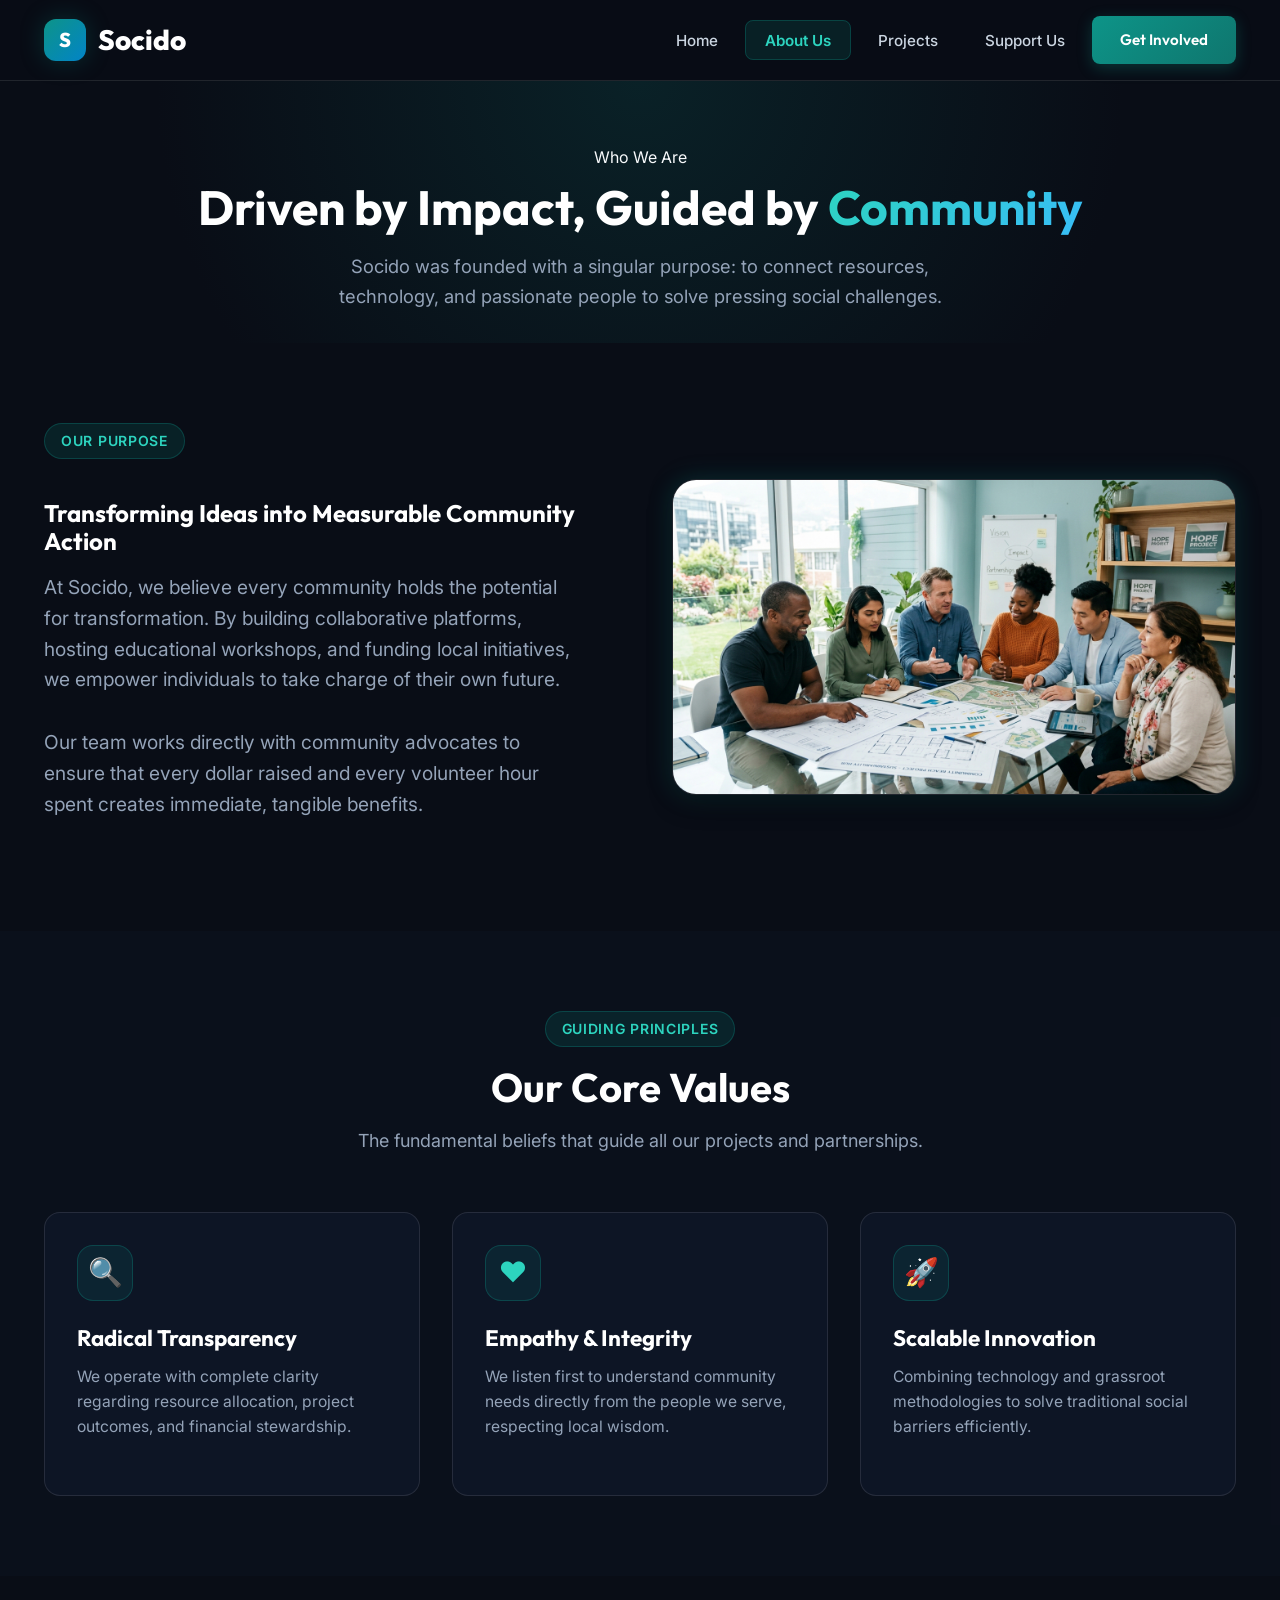
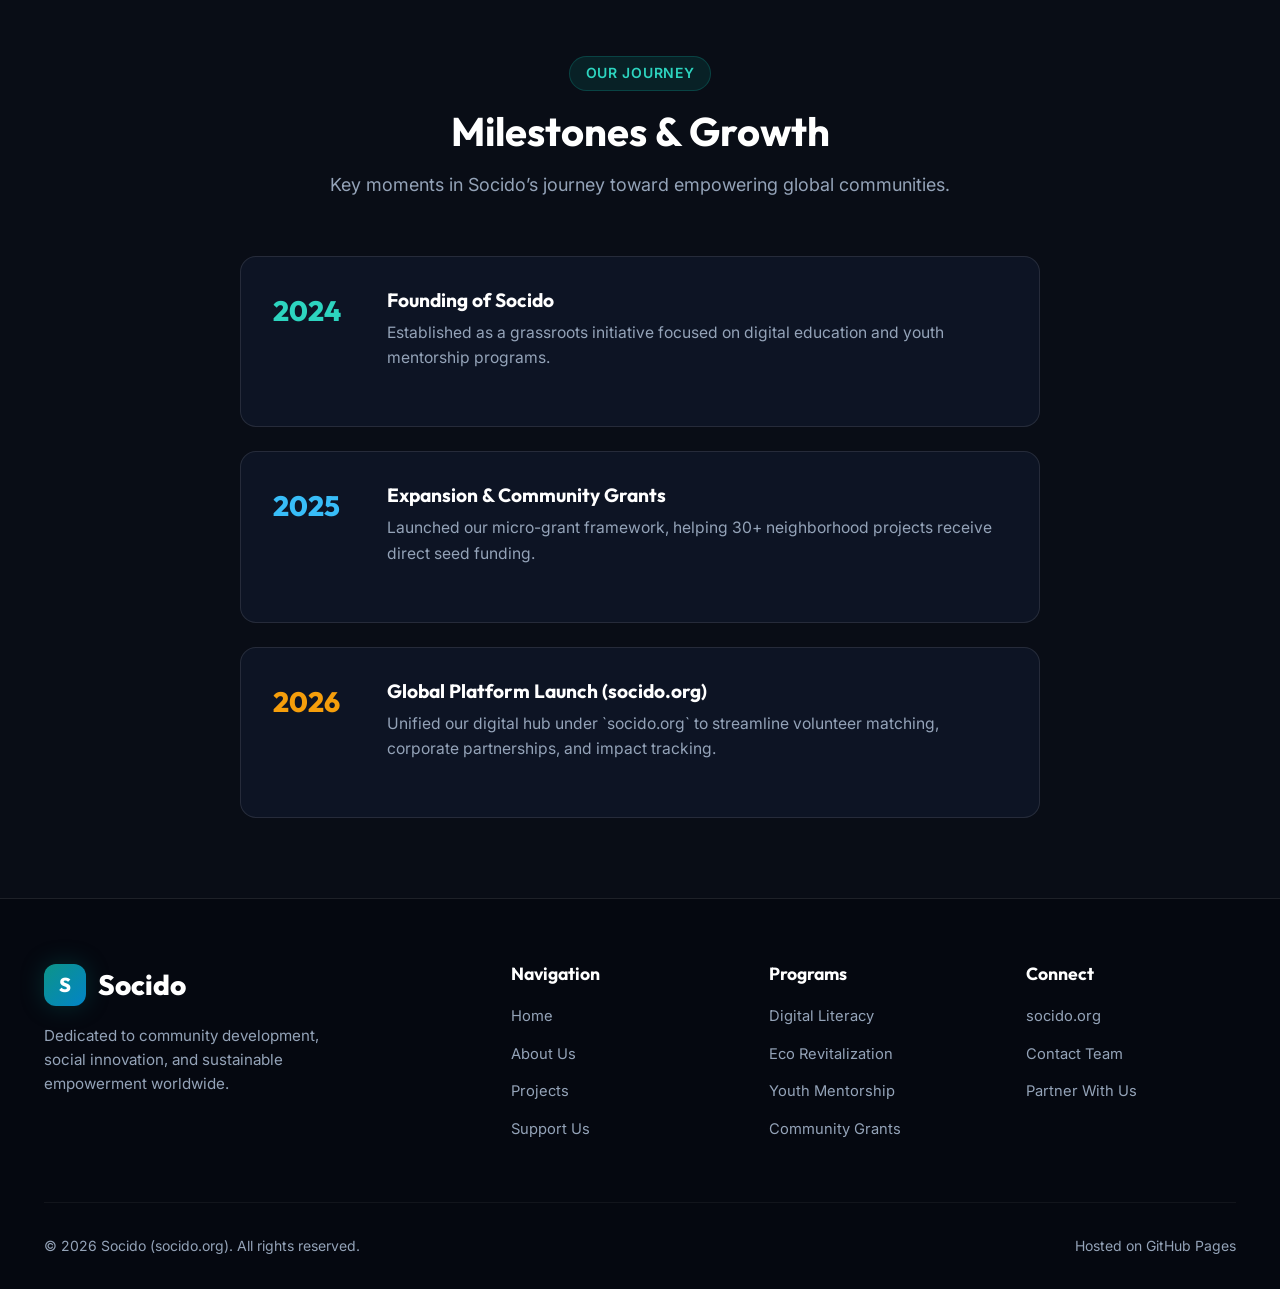
==== about.html @ 6227107c "Initial commit of Socido multi-page website with GitHub Pages config and CNAME" ====
<!DOCTYPE html>
<html lang="en">
<head>
  <meta charset="UTF-8">
  <meta name="viewport" content="width=device-width, initial-scale=1.0">
  <title>About Us — Socido (socido.org)</title>
  <meta name="description" content="Learn about Socido's mission, history, core values, and dedicated team empowering communities globally.">
  <link rel="stylesheet" href="style.css">
</head>
<body>

  <!-- Header / Navigation Bar -->
  <header class="site-header">
    <div class="container header-inner">
      <a href="index.html" class="brand-logo">
        <div class="logo-badge">S</div>
        <span>Socido</span>
      </a>

      <nav>
        <ul class="nav-menu" id="navMenu">
          <li><a href="index.html" class="nav-link">Home</a></li>
          <li><a href="about.html" class="nav-link active">About Us</a></li>
          <li><a href="projects.html" class="nav-link">Projects</a></li>
          <li><a href="support.html" class="nav-link">Support Us</a></li>
          <li><a href="support.html" class="btn btn-primary">Get Involved</a></li>
        </ul>
      </nav>

      <button class="mobile-toggle" id="mobileToggle" aria-label="Toggle Navigation">☰</button>
    </div>
  </header>

  <main>
    <!-- Page Header -->
    <section class="section" style="padding-top: 4rem; padding-bottom: 2rem; text-align: center; background: radial-gradient(circle at 50% 0%, rgba(13, 148, 136, 0.15) 0%, rgba(9, 13, 22, 1) 70%);">
      <div class="container">
        <span class="tag">Who We Are</span>
        <h1 style="font-size: 3rem; margin-top: 0.5rem;">Driven by Impact, Guided by <span class="text-gradient">Community</span></h1>
        <p style="color: var(--text-muted); max-width: 650px; margin: 1rem auto 0 auto; font-size: 1.15rem;">Socido was founded with a singular purpose: to connect resources, technology, and passionate people to solve pressing social challenges.</p>
      </div>
    </section>

    <!-- Mission & Vision Split -->
    <section class="section">
      <div class="container hero-grid">
        <div class="hero-content">
          <div class="section-header" style="text-align: left; margin-bottom: 1.5rem;">
            <span class="tag">Our Purpose</span>
          </div>
          <h2>Transforming Ideas into Measurable Community Action</h2>
          <p style="margin-top: 1rem;">At Socido, we believe every community holds the potential for transformation. By building collaborative platforms, hosting educational workshops, and funding local initiatives, we empower individuals to take charge of their own future.</p>
          <p style="margin-top: 1rem;">Our team works directly with community advocates to ensure that every dollar raised and every volunteer hour spent creates immediate, tangible benefits.</p>
        </div>

        <div class="hero-image-wrapper">
          <img src="images/about_mission.jpg" alt="Socido Team Mission Planning Session">
        </div>
      </div>
    </section>

    <!-- Core Values -->
    <section class="section" style="background: rgba(15, 23, 42, 0.3);">
      <div class="container">
        <div class="section-header">
          <span class="tag">Guiding Principles</span>
          <h2>Our Core Values</h2>
          <p>The fundamental beliefs that guide all our projects and partnerships.</p>
        </div>

        <div class="card-grid">
          <div class="glass-card">
            <div class="card-icon">🔍</div>
            <h3>Radical Transparency</h3>
            <p>We operate with complete clarity regarding resource allocation, project outcomes, and financial stewardship.</p>
          </div>

          <div class="glass-card">
            <div class="card-icon">❤️</div>
            <h3>Empathy & Integrity</h3>
            <p>We listen first to understand community needs directly from the people we serve, respecting local wisdom.</p>
          </div>

          <div class="glass-card">
            <div class="card-icon">🚀</div>
            <h3>Scalable Innovation</h3>
            <p>Combining technology and grassroot methodologies to solve traditional social barriers efficiently.</p>
          </div>
        </div>
      </div>
    </section>

    <!-- History & Milestones -->
    <section class="section">
      <div class="container">
        <div class="section-header">
          <span class="tag">Our Journey</span>
          <h2>Milestones & Growth</h2>
          <p>Key moments in Socido’s journey toward empowering global communities.</p>
        </div>

        <div style="max-width: 800px; margin: 0 auto; display: flex; flex-direction: column; gap: 1.5rem;">
          <div class="glass-card" style="display: flex; gap: 1.5rem; align-items: flex-start;">
            <div style="font-family: var(--font-heading); font-size: 1.75rem; font-weight: 800; color: #2dd4bf; min-width: 90px;">2024</div>
            <div>
              <h4 style="font-size: 1.2rem; margin-bottom: 0.5rem;">Founding of Socido</h4>
              <p style="color: var(--text-muted);">Established as a grassroots initiative focused on digital education and youth mentorship programs.</p>
            </div>
          </div>

          <div class="glass-card" style="display: flex; gap: 1.5rem; align-items: flex-start;">
            <div style="font-family: var(--font-heading); font-size: 1.75rem; font-weight: 800; color: #38bdf8; min-width: 90px;">2025</div>
            <div>
              <h4 style="font-size: 1.2rem; margin-bottom: 0.5rem;">Expansion & Community Grants</h4>
              <p style="color: var(--text-muted);">Launched our micro-grant framework, helping 30+ neighborhood projects receive direct seed funding.</p>
            </div>
          </div>

          <div class="glass-card" style="display: flex; gap: 1.5rem; align-items: flex-start;">
            <div style="font-family: var(--font-heading); font-size: 1.75rem; font-weight: 800; color: #f59e0b; min-width: 90px;">2026</div>
            <div>
              <h4 style="font-size: 1.2rem; margin-bottom: 0.5rem;">Global Platform Launch (socido.org)</h4>
              <p style="color: var(--text-muted);">Unified our digital hub under `socido.org` to streamline volunteer matching, corporate partnerships, and impact tracking.</p>
            </div>
          </div>
        </div>
      </div>
    </section>
  </main>

  <!-- Footer -->
  <footer class="site-footer">
    <div class="container">
      <div class="footer-grid">
        <div class="footer-brand">
          <a href="index.html" class="brand-logo">
            <div class="logo-badge">S</div>
            <span>Socido</span>
          </a>
          <p>Dedicated to community development, social innovation, and sustainable empowerment worldwide.</p>
        </div>

        <div class="footer-column">
          <h4>Navigation</h4>
          <ul class="footer-links">
            <li><a href="index.html">Home</a></li>
            <li><a href="about.html">About Us</a></li>
            <li><a href="projects.html">Projects</a></li>
            <li><a href="support.html">Support Us</a></li>
          </ul>
        </div>

        <div class="footer-column">
          <h4>Programs</h4>
          <ul class="footer-links">
            <li><a href="projects.html">Digital Literacy</a></li>
            <li><a href="projects.html">Eco Revitalization</a></li>
            <li><a href="projects.html">Youth Mentorship</a></li>
            <li><a href="projects.html">Community Grants</a></li>
          </ul>
        </div>

        <div class="footer-column">
          <h4>Connect</h4>
          <ul class="footer-links">
            <li><a href="https://socido.org">socido.org</a></li>
            <li><a href="support.html">Contact Team</a></li>
            <li><a href="support.html">Partner With Us</a></li>
          </ul>
        </div>
      </div>

      <div class="footer-bottom">
        <p>&copy; 2026 Socido (socido.org). All rights reserved.</p>
        <p>Hosted on GitHub Pages</p>
      </div>
    </div>
  </footer>

  <script src="script.js"></script>
</body>
</html>
---- style.css ----
/* ==========================================================================
   Socido Website — Primary CSS Stylesheet (socido.org)
   ========================================================================== */

@import url('https://fonts.googleapis.com/css2?family=Inter:wght@300;400;500;600;700&family=Outfit:wght@400;500;600;700;800&display=swap');

:root {
  /* Color Palette */
  --primary: #0d9488;         /* Teal */
  --primary-hover: #0f766e;
  --secondary: #0284c7;       /* Cyan / Light Blue */
  --accent: #f59e0b;          /* Warm Gold */
  
  --bg-dark: #090d16;
  --bg-card: rgba(15, 23, 42, 0.75);
  --bg-card-hover: rgba(30, 41, 59, 0.85);
  
  --text-main: #f8fafc;
  --text-muted: #94a3b8;
  --text-light: #cbd5e1;
  
  --border-light: rgba(255, 255, 255, 0.1);
  --border-glow: rgba(13, 148, 136, 0.3);
  
  /* Typography */
  --font-heading: 'Outfit', -apple-system, BlinkMacSystemFont, sans-serif;
  --font-body: 'Inter', -apple-system, BlinkMacSystemFont, sans-serif;

  /* Layout */
  --container-max: 1240px;
  --radius-sm: 8px;
  --radius-md: 16px;
  --radius-lg: 24px;
  
  /* Shadows & Glow */
  --shadow-card: 0 10px 30px -10px rgba(0, 0, 0, 0.5);
  --shadow-glow: 0 0 25px rgba(13, 148, 136, 0.25);
  
  --transition: all 0.3s cubic-bezier(0.4, 0, 0.2, 1);
}

/* Reset & Global */
*, *::before, *::after {
  box-sizing: border-box;
  margin: 0;
  padding: 0;
}

html {
  scroll-behavior: smooth;
  font-size: 16px;
}

body {
  font-family: var(--font-body);
  background-color: var(--bg-dark);
  color: var(--text-main);
  line-height: 1.6;
  overflow-x: hidden;
  min-height: 100vh;
  display: flex;
  flex-direction: column;
}

a {
  color: inherit;
  text-decoration: none;
  transition: var(--transition);
}

img {
  max-width: 100%;
  height: auto;
  display: block;
}

/* Typography Helpers */
h1, h2, h3, h4, h5, h6 {
  font-family: var(--font-heading);
  font-weight: 700;
  line-height: 1.2;
  color: #ffffff;
}

.text-gradient {
  background: linear-gradient(135deg, #2dd4bf 0%, #38bdf8 100%);
  -webkit-background-clip: text;
  -webkit-text-fill-color: transparent;
}

.container {
  width: 100%;
  max-width: var(--container-max);
  margin: 0 auto;
  padding: 0 1.5rem;
}

/* Section Spacing */
.section {
  padding: 5rem 0;
  position: relative;
}

.section-header {
  text-align: center;
  max-width: 700px;
  margin: 0 auto 3.5rem auto;
}

.section-header .tag {
  display: inline-block;
  padding: 0.35rem 1rem;
  background: rgba(13, 148, 136, 0.15);
  border: 1px solid var(--border-glow);
  color: #2dd4bf;
  border-radius: 50px;
  font-size: 0.875rem;
  font-weight: 600;
  letter-spacing: 0.05em;
  text-transform: uppercase;
  margin-bottom: 1rem;
}

.section-header h2 {
  font-size: 2.5rem;
  margin-bottom: 1rem;
}

.section-header p {
  color: var(--text-muted);
  font-size: 1.125rem;
}

/* ==========================================================================
   Header & Navigation
   ========================================================================== */
.site-header {
  position: sticky;
  top: 0;
  z-index: 1000;
  background: rgba(9, 13, 22, 0.85);
  backdrop-filter: blur(12px);
  -webkit-backdrop-filter: blur(12px);
  border-bottom: 1px solid var(--border-light);
  transition: var(--transition);
}

.header-inner {
  display: flex;
  align-items: center;
  justify-content: space-between;
  height: 80px;
}

.brand-logo {
  display: flex;
  align-items: center;
  gap: 0.75rem;
  font-family: var(--font-heading);
  font-weight: 800;
  font-size: 1.75rem;
  color: #fff;
}

.logo-badge {
  width: 42px;
  height: 42px;
  background: linear-gradient(135deg, var(--primary) 0%, var(--secondary) 100%);
  border-radius: 12px;
  display: flex;
  align-items: center;
  justify-content: center;
  font-size: 1.25rem;
  font-weight: 800;
  color: #fff;
  box-shadow: var(--shadow-glow);
}

.nav-menu {
  display: flex;
  align-items: center;
  gap: 0.5rem;
  list-style: none;
}

.nav-link {
  padding: 0.6rem 1.2rem;
  border-radius: var(--radius-sm);
  font-weight: 500;
  font-size: 0.95rem;
  color: var(--text-light);
  position: relative;
  transition: var(--transition);
}

.nav-link:hover {
  color: #fff;
  background: rgba(255, 255, 255, 0.05);
}

.nav-link.active {
  color: #2dd4bf;
  background: rgba(13, 148, 136, 0.15);
  border: 1px solid var(--border-glow);
  font-weight: 600;
}

.btn {
  display: inline-flex;
  align-items: center;
  justify-content: center;
  gap: 0.5rem;
  padding: 0.75rem 1.75rem;
  border-radius: var(--radius-sm);
  font-family: var(--font-heading);
  font-weight: 600;
  font-size: 0.95rem;
  cursor: pointer;
  border: none;
  transition: var(--transition);
}

.btn-primary {
  background: linear-gradient(135deg, var(--primary) 0%, #0f766e 100%);
  color: #fff;
  box-shadow: 0 4px 15px rgba(13, 148, 136, 0.3);
}

.btn-primary:hover {
  transform: translateY(-2px);
  box-shadow: 0 6px 20px rgba(13, 148, 136, 0.45);
}

.btn-secondary {
  background: rgba(255, 255, 255, 0.08);
  color: #fff;
  border: 1px solid var(--border-light);
}

.btn-secondary:hover {
  background: rgba(255, 255, 255, 0.15);
  border-color: rgba(255, 255, 255, 0.25);
  transform: translateY(-2px);
}

/* Mobile Nav Drawer */
.mobile-toggle {
  display: none;
  background: none;
  border: none;
  color: #fff;
  font-size: 1.5rem;
  cursor: pointer;
  padding: 0.5rem;
}

/* ==========================================================================
   Hero Section
   ========================================================================== */
.hero {
  padding: 6rem 0 5rem 0;
  background: radial-gradient(circle at 50% 20%, rgba(13, 148, 136, 0.15) 0%, rgba(9, 13, 22, 1) 70%);
  position: relative;
  overflow: hidden;
}

.hero-grid {
  display: grid;
  grid-template-columns: 1fr 1fr;
  gap: 4rem;
  align-items: center;
}

.hero-content h1 {
  font-size: 3.5rem;
  letter-spacing: -0.02em;
  margin-bottom: 1.5rem;
}

.hero-content p {
  font-size: 1.2rem;
  color: var(--text-muted);
  margin-bottom: 2rem;
  max-width: 540px;
}

.hero-actions {
  display: flex;
  gap: 1rem;
  flex-wrap: wrap;
}

.hero-image-wrapper {
  position: relative;
  border-radius: var(--radius-lg);
  overflow: hidden;
  border: 1px solid var(--border-light);
  box-shadow: var(--shadow-card), var(--shadow-glow);
}

.hero-image-wrapper img {
  width: 100%;
  object-fit: cover;
  transition: transform 0.6s cubic-bezier(0.16, 1, 0.3, 1);
}

.hero-image-wrapper:hover img {
  transform: scale(1.03);
}

/* Floating Stats Badge */
.hero-stat-card {
  position: absolute;
  bottom: 1.5rem;
  left: 1.5rem;
  background: rgba(15, 23, 42, 0.85);
  backdrop-filter: blur(12px);
  padding: 1rem 1.5rem;
  border-radius: var(--radius-md);
  border: 1px solid var(--border-glow);
  display: flex;
  align-items: center;
  gap: 1rem;
}

.stat-icon {
  width: 48px;
  height: 48px;
  border-radius: 50%;
  background: rgba(13, 148, 136, 0.2);
  color: #2dd4bf;
  display: flex;
  align-items: center;
  justify-content: center;
  font-size: 1.5rem;
}

.stat-info .stat-number {
  font-family: var(--font-heading);
  font-size: 1.5rem;
  font-weight: 800;
  color: #fff;
}

.stat-info .stat-label {
  font-size: 0.85rem;
  color: var(--text-muted);
}

/* ==========================================================================
   Cards & Feature Grids
   ========================================================================== */
.card-grid {
  display: grid;
  grid-template-columns: repeat(auto-fit, minmax(320px, 1fr));
  gap: 2rem;
}

.glass-card {
  background: var(--bg-card);
  border: 1px solid var(--border-light);
  border-radius: var(--radius-md);
  padding: 2rem;
  transition: var(--transition);
  position: relative;
  overflow: hidden;
}

.glass-card:hover {
  background: var(--bg-card-hover);
  border-color: var(--border-glow);
  transform: translateY(-5px);
  box-shadow: var(--shadow-card), 0 0 20px rgba(13, 148, 136, 0.15);
}

.card-icon {
  width: 56px;
  height: 56px;
  background: rgba(13, 148, 136, 0.12);
  border: 1px solid var(--border-glow);
  border-radius: 16px;
  display: flex;
  align-items: center;
  justify-content: center;
  font-size: 1.75rem;
  color: #2dd4bf;
  margin-bottom: 1.5rem;
}

.glass-card h3 {
  font-size: 1.4rem;
  margin-bottom: 0.75rem;
}

.glass-card p {
  color: var(--text-muted);
  font-size: 0.98rem;
  margin-bottom: 1.5rem;
}

.card-link {
  color: #2dd4bf;
  font-weight: 600;
  display: inline-flex;
  align-items: center;
  gap: 0.4rem;
}

.card-link:hover {
  gap: 0.7rem;
}

/* ==========================================================================
   Project Cards
   ========================================================================== */
.project-card {
  background: var(--bg-card);
  border-radius: var(--radius-md);
  border: 1px solid var(--border-light);
  overflow: hidden;
  transition: var(--transition);
  display: flex;
  flex-direction: column;
}

.project-card:hover {
  transform: translateY(-6px);
  border-color: var(--border-glow);
  box-shadow: var(--shadow-card), var(--shadow-glow);
}

.project-thumb {
  position: relative;
  height: 220px;
  overflow: hidden;
}

.project-thumb img {
  width: 100%;
  height: 100%;
  object-fit: cover;
  transition: transform 0.5s ease;
}

.project-card:hover .project-thumb img {
  transform: scale(1.06);
}

.project-badge {
  position: absolute;
  top: 1rem;
  right: 1rem;
  background: rgba(9, 13, 22, 0.85);
  backdrop-filter: blur(8px);
  padding: 0.35rem 0.85rem;
  border-radius: 50px;
  font-size: 0.75rem;
  font-weight: 700;
  color: #2dd4bf;
  border: 1px solid var(--border-glow);
}

.project-content {
  padding: 1.75rem;
  display: flex;
  flex-direction: column;
  flex-grow: 1;
}

.project-content h3 {
  font-size: 1.35rem;
  margin-bottom: 0.75rem;
}

.project-content p {
  color: var(--text-muted);
  font-size: 0.95rem;
  margin-bottom: 1.5rem;
  flex-grow: 1;
}

.progress-bar-wrap {
  margin-bottom: 1rem;
}

.progress-info {
  display: flex;
  justify-content: space-between;
  font-size: 0.85rem;
  margin-bottom: 0.4rem;
  color: var(--text-light);
}

.progress-bar {
  height: 8px;
  background: rgba(255, 255, 255, 0.1);
  border-radius: 50px;
  overflow: hidden;
}

.progress-fill {
  height: 100%;
  background: linear-gradient(90deg, var(--primary) 0%, var(--secondary) 100%);
  border-radius: 50px;
}

/* ==========================================================================
   Support & Donation Options
   ========================================================================== */
.support-tier-grid {
  display: grid;
  grid-template-columns: repeat(auto-fit, minmax(280px, 1fr));
  gap: 2rem;
}

.tier-card {
  background: var(--bg-card);
  border: 1px solid var(--border-light);
  border-radius: var(--radius-md);
  padding: 2.5rem 2rem;
  text-align: center;
  position: relative;
  transition: var(--transition);
}

.tier-card.featured {
  border-color: var(--primary);
  background: rgba(13, 148, 136, 0.08);
  transform: scale(1.03);
}

.tier-card.featured::before {
  content: 'Most Popular';
  position: absolute;
  top: 0;
  left: 50%;
  transform: translate(-50%, -50%);
  background: var(--primary);
  color: #fff;
  padding: 0.25rem 1rem;
  border-radius: 50px;
  font-size: 0.75rem;
  font-weight: 700;
  text-transform: uppercase;
}

.tier-title {
  font-size: 1.3rem;
  margin-bottom: 0.5rem;
}

.tier-price {
  font-family: var(--font-heading);
  font-size: 2.5rem;
  font-weight: 800;
  color: #fff;
  margin-bottom: 1.5rem;
}

.tier-features {
  list-style: none;
  margin-bottom: 2rem;
  text-align: left;
}

.tier-features li {
  padding: 0.5rem 0;
  color: var(--text-light);
  font-size: 0.92rem;
  display: flex;
  align-items: center;
  gap: 0.6rem;
}

.tier-features li::before {
  content: '✓';
  color: #2dd4bf;
  font-weight: 800;
}

/* ==========================================================================
   Footer
   ========================================================================== */
.site-footer {
  margin-top: auto;
  background: #050810;
  border-top: 1px solid var(--border-light);
  padding: 4rem 0 2rem 0;
}

.footer-grid {
  display: grid;
  grid-template-columns: 2fr 1fr 1fr 1fr;
  gap: 3rem;
  margin-bottom: 3rem;
}

.footer-brand p {
  color: var(--text-muted);
  font-size: 0.95rem;
  margin-top: 1rem;
  max-width: 320px;
}

.footer-column h4 {
  font-size: 1.1rem;
  margin-bottom: 1.2rem;
  color: #fff;
}

.footer-links {
  list-style: none;
}

.footer-links li {
  margin-bottom: 0.75rem;
}

.footer-links a {
  color: var(--text-muted);
  font-size: 0.92rem;
}

.footer-links a:hover {
  color: #2dd4bf;
}

.footer-bottom {
  border-top: 1px solid rgba(255, 255, 255, 0.05);
  padding-top: 2rem;
  display: flex;
  justify-content: space-between;
  align-items: center;
  color: var(--text-muted);
  font-size: 0.875rem;
}

/* ==========================================================================
   Responsive Breakpoints
   ========================================================================== */
@media (max-width: 992px) {
  .hero-grid {
    grid-template-columns: 1fr;
    gap: 3rem;
  }
  .hero-content h1 {
    font-size: 2.75rem;
  }
  .footer-grid {
    grid-template-columns: 1fr 1fr;
  }
}

@media (max-width: 768px) {
  .mobile-toggle {
    display: block;
  }
  
  .nav-menu {
    position: fixed;
    top: 80px;
    left: 0;
    width: 100%;
    background: rgba(9, 13, 22, 0.98);
    backdrop-filter: blur(15px);
    flex-direction: column;
    padding: 2rem;
    gap: 1rem;
    border-bottom: 1px solid var(--border-light);
    transform: translateY(-150%);
    transition: transform 0.4s ease;
  }
  
  .nav-menu.open {
    transform: translateY(0);
  }
  
  .footer-grid {
    grid-template-columns: 1fr;
  }
  
  .hero-content h1 {
    font-size: 2.25rem;
  }
  
  .tier-card.featured {
    transform: scale(1);
  }
}
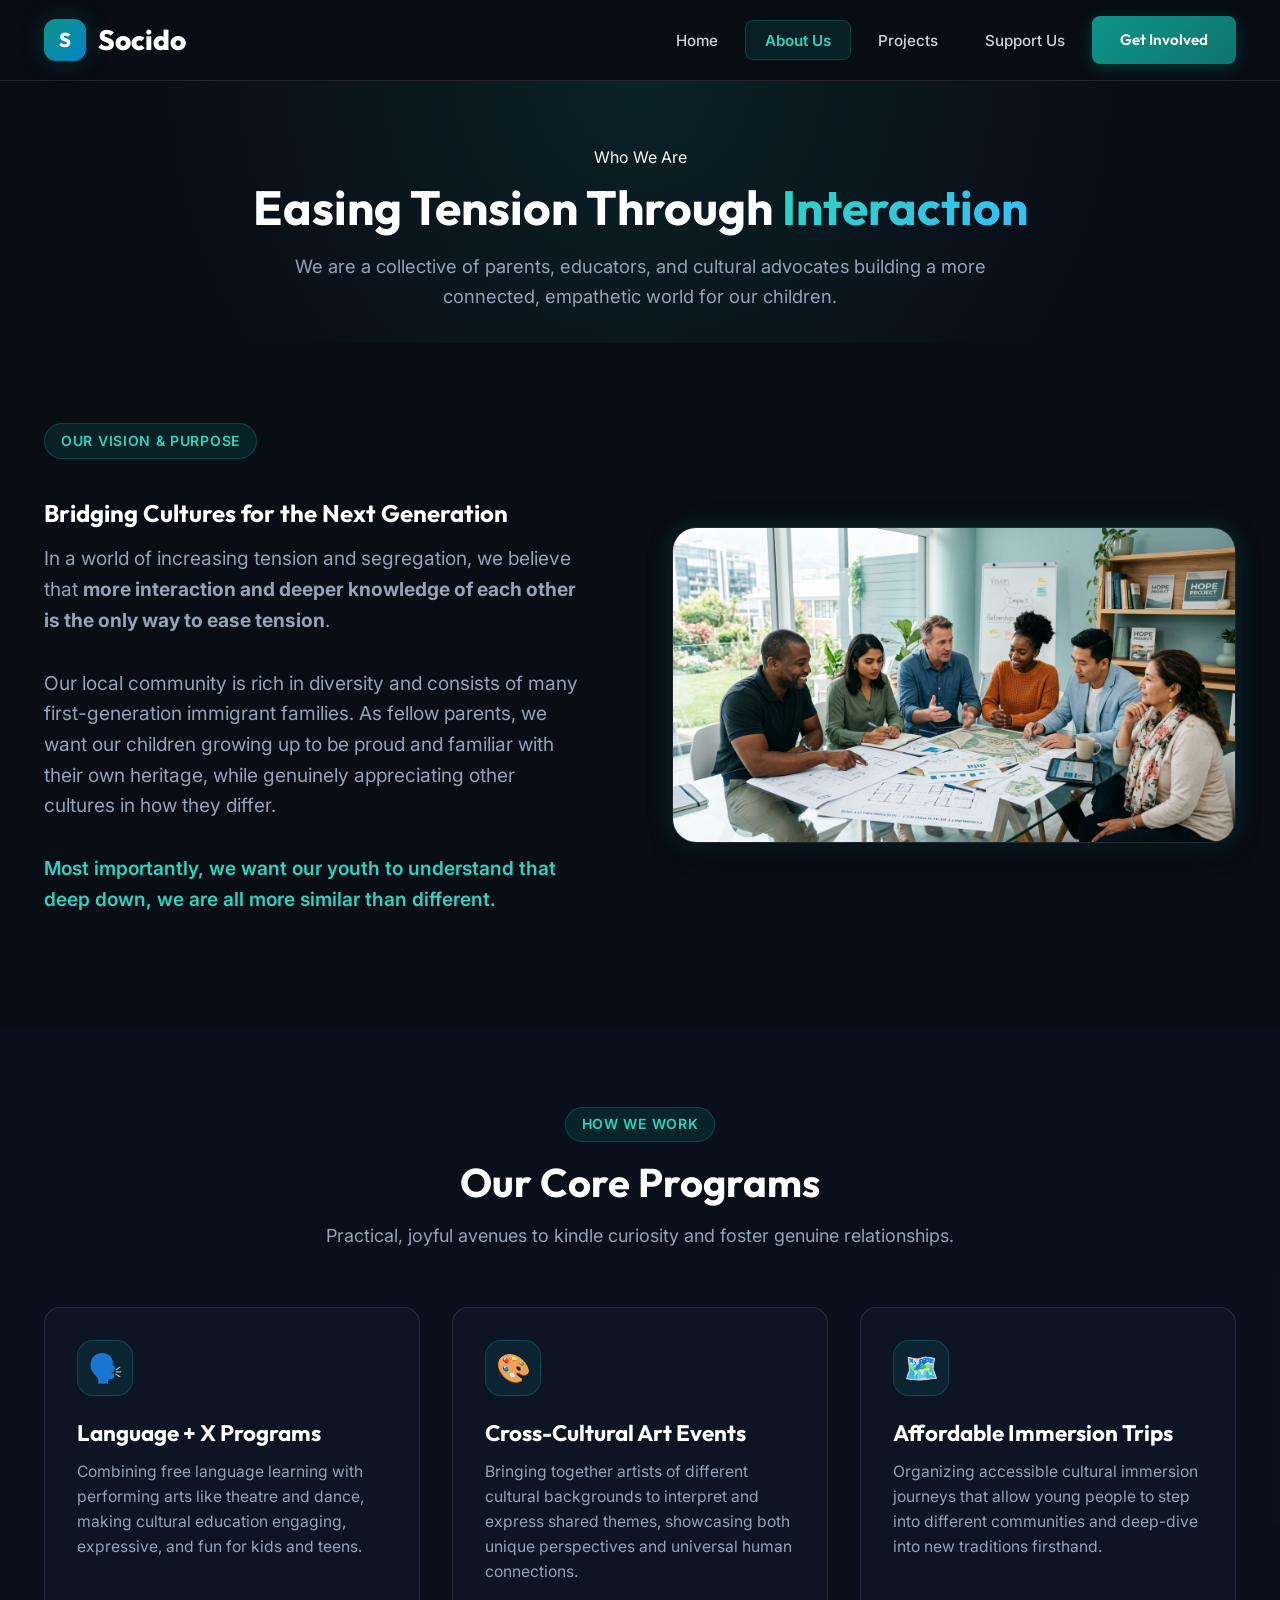
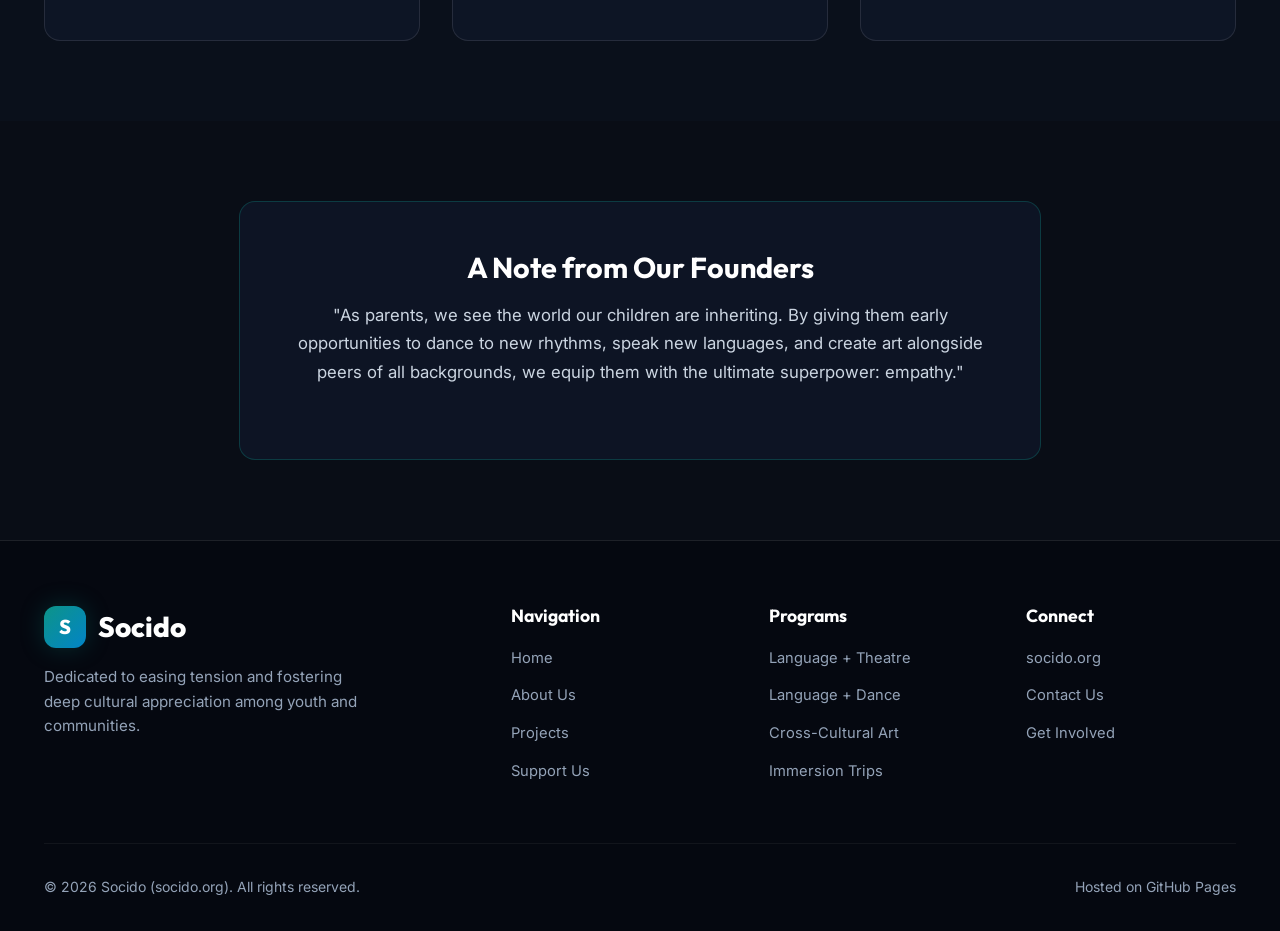
==== commit 5d7299b7: "Update Socido website content with mission statement and future project details" ====
--- a/about.html
+++ b/about.html
@@ -4,7 +4,7 @@
   <meta charset="UTF-8">
   <meta name="viewport" content="width=device-width, initial-scale=1.0">
   <title>About Us — Socido (socido.org)</title>
-  <meta name="description" content="Learn about Socido's mission, history, core values, and dedicated team empowering communities globally.">
+  <meta name="description" content="Socido connects diverse communities, first-generation immigrant families, and youth through language, art, and cultural exchange.">
   <link rel="stylesheet" href="style.css">
 </head>
 <body>
@@ -36,93 +36,69 @@
     <section class="section" style="padding-top: 4rem; padding-bottom: 2rem; text-align: center; background: radial-gradient(circle at 50% 0%, rgba(13, 148, 136, 0.15) 0%, rgba(9, 13, 22, 1) 70%);">
       <div class="container">
         <span class="tag">Who We Are</span>
-        <h1 style="font-size: 3rem; margin-top: 0.5rem;">Driven by Impact, Guided by <span class="text-gradient">Community</span></h1>
-        <p style="color: var(--text-muted); max-width: 650px; margin: 1rem auto 0 auto; font-size: 1.15rem;">Socido was founded with a singular purpose: to connect resources, technology, and passionate people to solve pressing social challenges.</p>
+        <h1 style="font-size: 3rem; margin-top: 0.5rem;">Easing Tension Through <span class="text-gradient">Interaction</span></h1>
+        <p style="color: var(--text-muted); max-width: 700px; margin: 1rem auto 0 auto; font-size: 1.15rem;">We are a collective of parents, educators, and cultural advocates building a more connected, empathetic world for our children.</p>
       </div>
     </section>
 
-    <!-- Mission & Vision Split -->
+    <!-- Mission Breakdown Split -->
     <section class="section">
       <div class="container hero-grid">
         <div class="hero-content">
           <div class="section-header" style="text-align: left; margin-bottom: 1.5rem;">
-            <span class="tag">Our Purpose</span>
+            <span class="tag">Our Vision & Purpose</span>
           </div>
-          <h2>Transforming Ideas into Measurable Community Action</h2>
-          <p style="margin-top: 1rem;">At Socido, we believe every community holds the potential for transformation. By building collaborative platforms, hosting educational workshops, and funding local initiatives, we empower individuals to take charge of their own future.</p>
-          <p style="margin-top: 1rem;">Our team works directly with community advocates to ensure that every dollar raised and every volunteer hour spent creates immediate, tangible benefits.</p>
+          <h2>Bridging Cultures for the Next Generation</h2>
+          <p style="margin-top: 1rem;">In a world of increasing tension and segregation, we believe that <strong>more interaction and deeper knowledge of each other is the only way to ease tension</strong>.</p>
+          <p style="margin-top: 1rem;">Our local community is rich in diversity and consists of many first-generation immigrant families. As fellow parents, we want our children growing up to be proud and familiar with their own heritage, while genuinely appreciating other cultures in how they differ.</p>
+          <p style="margin-top: 1rem; color: #2dd4bf; font-weight: 600;">Most importantly, we want our youth to understand that deep down, we are all more similar than different.</p>
         </div>
 
         <div class="hero-image-wrapper">
-          <img src="images/about_mission.jpg" alt="Socido Team Mission Planning Session">
+          <img src="images/about_mission.jpg" alt="Diverse community members collaborating">
         </div>
       </div>
     </section>
 
-    <!-- Core Values -->
+    <!-- Three Strategic Pillars -->
     <section class="section" style="background: rgba(15, 23, 42, 0.3);">
       <div class="container">
         <div class="section-header">
-          <span class="tag">Guiding Principles</span>
-          <h2>Our Core Values</h2>
-          <p>The fundamental beliefs that guide all our projects and partnerships.</p>
+          <span class="tag">How We Work</span>
+          <h2>Our Core Programs</h2>
+          <p>Practical, joyful avenues to kindle curiosity and foster genuine relationships.</p>
         </div>
 
         <div class="card-grid">
           <div class="glass-card">
-            <div class="card-icon">🔍</div>
-            <h3>Radical Transparency</h3>
-            <p>We operate with complete clarity regarding resource allocation, project outcomes, and financial stewardship.</p>
+            <div class="card-icon">🗣️</div>
+            <h3>Language + X Programs</h3>
+            <p>Combining free language learning with performing arts like theatre and dance, making cultural education engaging, expressive, and fun for kids and teens.</p>
           </div>
 
           <div class="glass-card">
-            <div class="card-icon">❤️</div>
-            <h3>Empathy & Integrity</h3>
-            <p>We listen first to understand community needs directly from the people we serve, respecting local wisdom.</p>
+            <div class="card-icon">🎨</div>
+            <h3>Cross-Cultural Art Events</h3>
+            <p>Bringing together artists of different cultural backgrounds to interpret and express shared themes, showcasing both unique perspectives and universal human connections.</p>
           </div>
 
           <div class="glass-card">
-            <div class="card-icon">🚀</div>
-            <h3>Scalable Innovation</h3>
-            <p>Combining technology and grassroot methodologies to solve traditional social barriers efficiently.</p>
+            <div class="card-icon">🗺️</div>
+            <h3>Affordable Immersion Trips</h3>
+            <p>Organizing accessible cultural immersion journeys that allow young people to step into different communities and deep-dive into new traditions firsthand.</p>
           </div>
         </div>
       </div>
     </section>
 
-    <!-- History & Milestones -->
+    <!-- Parent & Community Commitment -->
     <section class="section">
-      <div class="container">
-        <div class="section-header">
-          <span class="tag">Our Journey</span>
-          <h2>Milestones & Growth</h2>
-          <p>Key moments in Socido’s journey toward empowering global communities.</p>
-        </div>
-
-        <div style="max-width: 800px; margin: 0 auto; display: flex; flex-direction: column; gap: 1.5rem;">
-          <div class="glass-card" style="display: flex; gap: 1.5rem; align-items: flex-start;">
-            <div style="font-family: var(--font-heading); font-size: 1.75rem; font-weight: 800; color: #2dd4bf; min-width: 90px;">2024</div>
-            <div>
-              <h4 style="font-size: 1.2rem; margin-bottom: 0.5rem;">Founding of Socido</h4>
-              <p style="color: var(--text-muted);">Established as a grassroots initiative focused on digital education and youth mentorship programs.</p>
-            </div>
-          </div>
-
-          <div class="glass-card" style="display: flex; gap: 1.5rem; align-items: flex-start;">
-            <div style="font-family: var(--font-heading); font-size: 1.75rem; font-weight: 800; color: #38bdf8; min-width: 90px;">2025</div>
-            <div>
-              <h4 style="font-size: 1.2rem; margin-bottom: 0.5rem;">Expansion & Community Grants</h4>
-              <p style="color: var(--text-muted);">Launched our micro-grant framework, helping 30+ neighborhood projects receive direct seed funding.</p>
-            </div>
-          </div>
-
-          <div class="glass-card" style="display: flex; gap: 1.5rem; align-items: flex-start;">
-            <div style="font-family: var(--font-heading); font-size: 1.75rem; font-weight: 800; color: #f59e0b; min-width: 90px;">2026</div>
-            <div>
-              <h4 style="font-size: 1.2rem; margin-bottom: 0.5rem;">Global Platform Launch (socido.org)</h4>
-              <p style="color: var(--text-muted);">Unified our digital hub under `socido.org` to streamline volunteer matching, corporate partnerships, and impact tracking.</p>
-            </div>
-          </div>
+      <div class="container" style="max-width: 850px; text-align: center;">
+        <div class="glass-card" style="padding: 3rem; border-color: var(--border-glow);">
+          <h3 style="font-size: 1.8rem; margin-bottom: 1rem;">A Note from Our Founders</h3>
+          <p style="color: var(--text-light); font-size: 1.05rem; line-height: 1.7;">
+            "As parents, we see the world our children are inheriting. By giving them early opportunities to dance to new rhythms, speak new languages, and create art alongside peers of all backgrounds, we equip them with the ultimate superpower: empathy."
+          </p>
         </div>
       </div>
     </section>
@@ -137,7 +113,7 @@
             <div class="logo-badge">S</div>
             <span>Socido</span>
           </a>
-          <p>Dedicated to community development, social innovation, and sustainable empowerment worldwide.</p>
+          <p>Dedicated to easing tension and fostering deep cultural appreciation among youth and communities.</p>
         </div>
 
         <div class="footer-column">
@@ -153,10 +129,10 @@
         <div class="footer-column">
           <h4>Programs</h4>
           <ul class="footer-links">
-            <li><a href="projects.html">Digital Literacy</a></li>
-            <li><a href="projects.html">Eco Revitalization</a></li>
-            <li><a href="projects.html">Youth Mentorship</a></li>
-            <li><a href="projects.html">Community Grants</a></li>
+            <li><a href="projects.html">Language + Theatre</a></li>
+            <li><a href="projects.html">Language + Dance</a></li>
+            <li><a href="projects.html">Cross-Cultural Art</a></li>
+            <li><a href="projects.html">Immersion Trips</a></li>
           </ul>
         </div>
 
@@ -164,8 +140,8 @@
           <h4>Connect</h4>
           <ul class="footer-links">
             <li><a href="https://socido.org">socido.org</a></li>
-            <li><a href="support.html">Contact Team</a></li>
-            <li><a href="support.html">Partner With Us</a></li>
+            <li><a href="support.html">Contact Us</a></li>
+            <li><a href="support.html">Get Involved</a></li>
           </ul>
         </div>
       </div>
